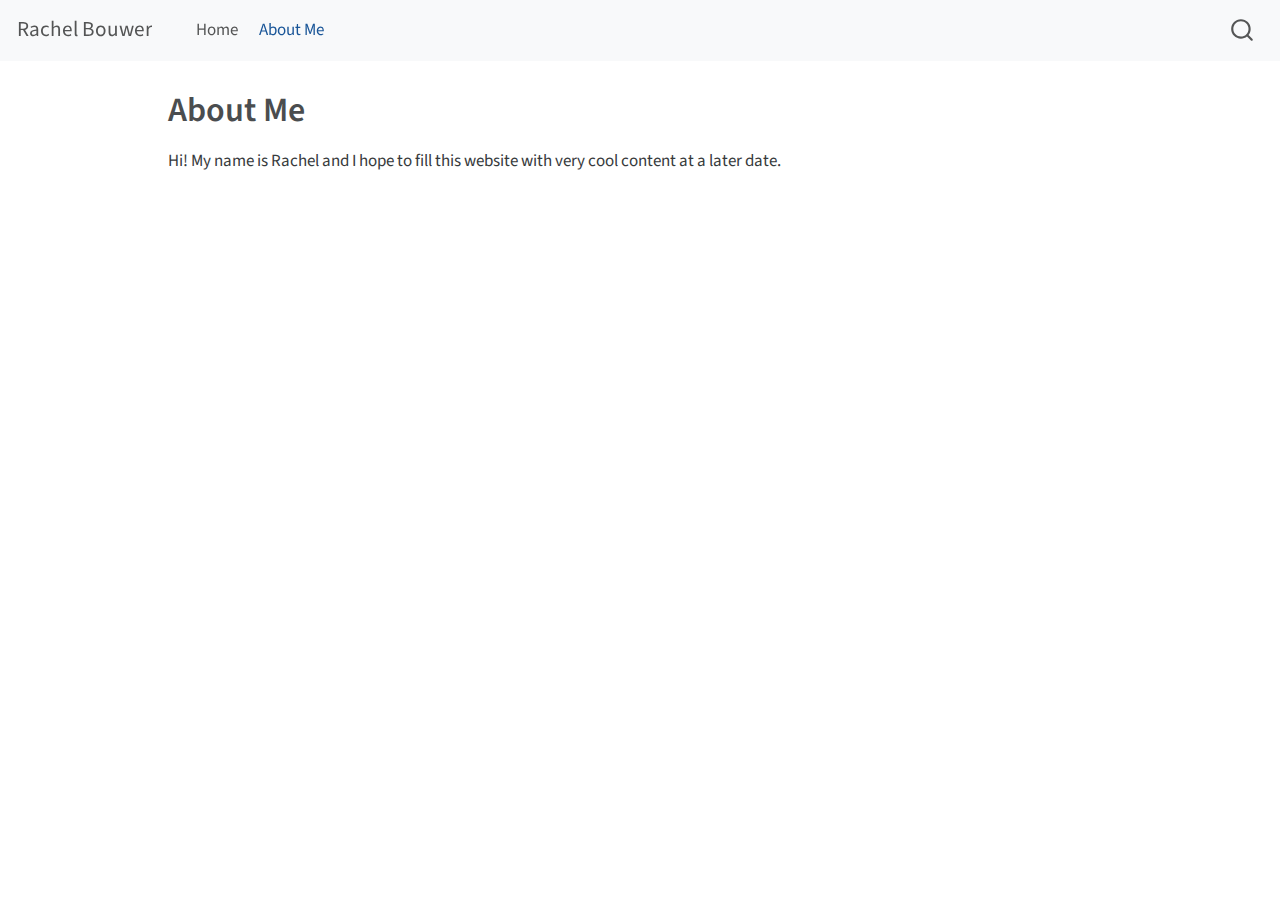
==== docs/about.html @ 9bdb4a8a "my first commit for my first website" ====
<!DOCTYPE html>
<html xmlns="http://www.w3.org/1999/xhtml" lang="en" xml:lang="en"><head>

<meta charset="utf-8">
<meta name="generator" content="quarto-1.3.450">

<meta name="viewport" content="width=device-width, initial-scale=1.0, user-scalable=yes">


<title>Rachel Bouwer - About Me</title>
<style>
code{white-space: pre-wrap;}
span.smallcaps{font-variant: small-caps;}
div.columns{display: flex; gap: min(4vw, 1.5em);}
div.column{flex: auto; overflow-x: auto;}
div.hanging-indent{margin-left: 1.5em; text-indent: -1.5em;}
ul.task-list{list-style: none;}
ul.task-list li input[type="checkbox"] {
  width: 0.8em;
  margin: 0 0.8em 0.2em -1em; /* quarto-specific, see https://github.com/quarto-dev/quarto-cli/issues/4556 */ 
  vertical-align: middle;
}
</style>


<script src="site_libs/quarto-nav/quarto-nav.js"></script>
<script src="site_libs/quarto-nav/headroom.min.js"></script>
<script src="site_libs/clipboard/clipboard.min.js"></script>
<script src="site_libs/quarto-search/autocomplete.umd.js"></script>
<script src="site_libs/quarto-search/fuse.min.js"></script>
<script src="site_libs/quarto-search/quarto-search.js"></script>
<meta name="quarto:offset" content="./">
<script src="site_libs/quarto-html/quarto.js"></script>
<script src="site_libs/quarto-html/popper.min.js"></script>
<script src="site_libs/quarto-html/tippy.umd.min.js"></script>
<script src="site_libs/quarto-html/anchor.min.js"></script>
<link href="site_libs/quarto-html/tippy.css" rel="stylesheet">
<link href="site_libs/quarto-html/quarto-syntax-highlighting.css" rel="stylesheet" id="quarto-text-highlighting-styles">
<script src="site_libs/bootstrap/bootstrap.min.js"></script>
<link href="site_libs/bootstrap/bootstrap-icons.css" rel="stylesheet">
<link href="site_libs/bootstrap/bootstrap.min.css" rel="stylesheet" id="quarto-bootstrap" data-mode="light">
<script id="quarto-search-options" type="application/json">{
  "location": "navbar",
  "copy-button": false,
  "collapse-after": 3,
  "panel-placement": "end",
  "type": "overlay",
  "limit": 20,
  "language": {
    "search-no-results-text": "No results",
    "search-matching-documents-text": "matching documents",
    "search-copy-link-title": "Copy link to search",
    "search-hide-matches-text": "Hide additional matches",
    "search-more-match-text": "more match in this document",
    "search-more-matches-text": "more matches in this document",
    "search-clear-button-title": "Clear",
    "search-detached-cancel-button-title": "Cancel",
    "search-submit-button-title": "Submit",
    "search-label": "Search"
  }
}</script>


<link rel="stylesheet" href="styles.css">
</head>

<body class="nav-fixed">

<div id="quarto-search-results"></div>
  <header id="quarto-header" class="headroom fixed-top">
    <nav class="navbar navbar-expand-lg navbar-dark ">
      <div class="navbar-container container-fluid">
      <div class="navbar-brand-container">
    <a class="navbar-brand" href="./index.html">
    <span class="navbar-title">Rachel Bouwer</span>
    </a>
  </div>
            <div id="quarto-search" class="" title="Search"></div>
          <button class="navbar-toggler" type="button" data-bs-toggle="collapse" data-bs-target="#navbarCollapse" aria-controls="navbarCollapse" aria-expanded="false" aria-label="Toggle navigation" onclick="if (window.quartoToggleHeadroom) { window.quartoToggleHeadroom(); }">
  <span class="navbar-toggler-icon"></span>
</button>
          <div class="collapse navbar-collapse" id="navbarCollapse">
            <ul class="navbar-nav navbar-nav-scroll me-auto">
  <li class="nav-item">
    <a class="nav-link" href="./index.html" rel="" target="">
 <span class="menu-text">Home</span></a>
  </li>  
  <li class="nav-item">
    <a class="nav-link active" href="./about.html" rel="" target="" aria-current="page">
 <span class="menu-text">About Me</span></a>
  </li>  
</ul>
            <div class="quarto-navbar-tools ms-auto">
</div>
          </div> <!-- /navcollapse -->
      </div> <!-- /container-fluid -->
    </nav>
</header>
<!-- content -->
<div id="quarto-content" class="quarto-container page-columns page-rows-contents page-layout-article page-navbar">
<!-- sidebar -->
<!-- margin-sidebar -->
    <div id="quarto-margin-sidebar" class="sidebar margin-sidebar">
        
    </div>
<!-- main -->
<main class="content" id="quarto-document-content">

<header id="title-block-header" class="quarto-title-block default">
<div class="quarto-title">
<h1 class="title">About Me</h1>
</div>



<div class="quarto-title-meta">

    
  
    
  </div>
  

</header>

<p>Hi! My name is Rachel and I hope to fill this website with very cool content at a later date.</p>



</main> <!-- /main -->
<script id="quarto-html-after-body" type="application/javascript">
window.document.addEventListener("DOMContentLoaded", function (event) {
  const toggleBodyColorMode = (bsSheetEl) => {
    const mode = bsSheetEl.getAttribute("data-mode");
    const bodyEl = window.document.querySelector("body");
    if (mode === "dark") {
      bodyEl.classList.add("quarto-dark");
      bodyEl.classList.remove("quarto-light");
    } else {
      bodyEl.classList.add("quarto-light");
      bodyEl.classList.remove("quarto-dark");
    }
  }
  const toggleBodyColorPrimary = () => {
    const bsSheetEl = window.document.querySelector("link#quarto-bootstrap");
    if (bsSheetEl) {
      toggleBodyColorMode(bsSheetEl);
    }
  }
  toggleBodyColorPrimary();  
  const icon = "";
  const anchorJS = new window.AnchorJS();
  anchorJS.options = {
    placement: 'right',
    icon: icon
  };
  anchorJS.add('.anchored');
  const isCodeAnnotation = (el) => {
    for (const clz of el.classList) {
      if (clz.startsWith('code-annotation-')) {                     
        return true;
      }
    }
    return false;
  }
  const clipboard = new window.ClipboardJS('.code-copy-button', {
    text: function(trigger) {
      const codeEl = trigger.previousElementSibling.cloneNode(true);
      for (const childEl of codeEl.children) {
        if (isCodeAnnotation(childEl)) {
          childEl.remove();
        }
      }
      return codeEl.innerText;
    }
  });
  clipboard.on('success', function(e) {
    // button target
    const button = e.trigger;
    // don't keep focus
    button.blur();
    // flash "checked"
    button.classList.add('code-copy-button-checked');
    var currentTitle = button.getAttribute("title");
    button.setAttribute("title", "Copied!");
    let tooltip;
    if (window.bootstrap) {
      button.setAttribute("data-bs-toggle", "tooltip");
      button.setAttribute("data-bs-placement", "left");
      button.setAttribute("data-bs-title", "Copied!");
      tooltip = new bootstrap.Tooltip(button, 
        { trigger: "manual", 
          customClass: "code-copy-button-tooltip",
          offset: [0, -8]});
      tooltip.show();    
    }
    setTimeout(function() {
      if (tooltip) {
        tooltip.hide();
        button.removeAttribute("data-bs-title");
        button.removeAttribute("data-bs-toggle");
        button.removeAttribute("data-bs-placement");
      }
      button.setAttribute("title", currentTitle);
      button.classList.remove('code-copy-button-checked');
    }, 1000);
    // clear code selection
    e.clearSelection();
  });
  function tippyHover(el, contentFn) {
    const config = {
      allowHTML: true,
      content: contentFn,
      maxWidth: 500,
      delay: 100,
      arrow: false,
      appendTo: function(el) {
          return el.parentElement;
      },
      interactive: true,
      interactiveBorder: 10,
      theme: 'quarto',
      placement: 'bottom-start'
    };
    window.tippy(el, config); 
  }
  const noterefs = window.document.querySelectorAll('a[role="doc-noteref"]');
  for (var i=0; i<noterefs.length; i++) {
    const ref = noterefs[i];
    tippyHover(ref, function() {
      // use id or data attribute instead here
      let href = ref.getAttribute('data-footnote-href') || ref.getAttribute('href');
      try { href = new URL(href).hash; } catch {}
      const id = href.replace(/^#\/?/, "");
      const note = window.document.getElementById(id);
      return note.innerHTML;
    });
  }
      let selectedAnnoteEl;
      const selectorForAnnotation = ( cell, annotation) => {
        let cellAttr = 'data-code-cell="' + cell + '"';
        let lineAttr = 'data-code-annotation="' +  annotation + '"';
        const selector = 'span[' + cellAttr + '][' + lineAttr + ']';
        return selector;
      }
      const selectCodeLines = (annoteEl) => {
        const doc = window.document;
        const targetCell = annoteEl.getAttribute("data-target-cell");
        const targetAnnotation = annoteEl.getAttribute("data-target-annotation");
        const annoteSpan = window.document.querySelector(selectorForAnnotation(targetCell, targetAnnotation));
        const lines = annoteSpan.getAttribute("data-code-lines").split(",");
        const lineIds = lines.map((line) => {
          return targetCell + "-" + line;
        })
        let top = null;
        let height = null;
        let parent = null;
        if (lineIds.length > 0) {
            //compute the position of the single el (top and bottom and make a div)
            const el = window.document.getElementById(lineIds[0]);
            top = el.offsetTop;
            height = el.offsetHeight;
            parent = el.parentElement.parentElement;
          if (lineIds.length > 1) {
            const lastEl = window.document.getElementById(lineIds[lineIds.length - 1]);
            const bottom = lastEl.offsetTop + lastEl.offsetHeight;
            height = bottom - top;
          }
          if (top !== null && height !== null && parent !== null) {
            // cook up a div (if necessary) and position it 
            let div = window.document.getElementById("code-annotation-line-highlight");
            if (div === null) {
              div = window.document.createElement("div");
              div.setAttribute("id", "code-annotation-line-highlight");
              div.style.position = 'absolute';
              parent.appendChild(div);
            }
            div.style.top = top - 2 + "px";
            div.style.height = height + 4 + "px";
            let gutterDiv = window.document.getElementById("code-annotation-line-highlight-gutter");
            if (gutterDiv === null) {
              gutterDiv = window.document.createElement("div");
              gutterDiv.setAttribute("id", "code-annotation-line-highlight-gutter");
              gutterDiv.style.position = 'absolute';
              const codeCell = window.document.getElementById(targetCell);
              const gutter = codeCell.querySelector('.code-annotation-gutter');
              gutter.appendChild(gutterDiv);
            }
            gutterDiv.style.top = top - 2 + "px";
            gutterDiv.style.height = height + 4 + "px";
          }
          selectedAnnoteEl = annoteEl;
        }
      };
      const unselectCodeLines = () => {
        const elementsIds = ["code-annotation-line-highlight", "code-annotation-line-highlight-gutter"];
        elementsIds.forEach((elId) => {
          const div = window.document.getElementById(elId);
          if (div) {
            div.remove();
          }
        });
        selectedAnnoteEl = undefined;
      };
      // Attach click handler to the DT
      const annoteDls = window.document.querySelectorAll('dt[data-target-cell]');
      for (const annoteDlNode of annoteDls) {
        annoteDlNode.addEventListener('click', (event) => {
          const clickedEl = event.target;
          if (clickedEl !== selectedAnnoteEl) {
            unselectCodeLines();
            const activeEl = window.document.querySelector('dt[data-target-cell].code-annotation-active');
            if (activeEl) {
              activeEl.classList.remove('code-annotation-active');
            }
            selectCodeLines(clickedEl);
            clickedEl.classList.add('code-annotation-active');
          } else {
            // Unselect the line
            unselectCodeLines();
            clickedEl.classList.remove('code-annotation-active');
          }
        });
      }
  const findCites = (el) => {
    const parentEl = el.parentElement;
    if (parentEl) {
      const cites = parentEl.dataset.cites;
      if (cites) {
        return {
          el,
          cites: cites.split(' ')
        };
      } else {
        return findCites(el.parentElement)
      }
    } else {
      return undefined;
    }
  };
  var bibliorefs = window.document.querySelectorAll('a[role="doc-biblioref"]');
  for (var i=0; i<bibliorefs.length; i++) {
    const ref = bibliorefs[i];
    const citeInfo = findCites(ref);
    if (citeInfo) {
      tippyHover(citeInfo.el, function() {
        var popup = window.document.createElement('div');
        citeInfo.cites.forEach(function(cite) {
          var citeDiv = window.document.createElement('div');
          citeDiv.classList.add('hanging-indent');
          citeDiv.classList.add('csl-entry');
          var biblioDiv = window.document.getElementById('ref-' + cite);
          if (biblioDiv) {
            citeDiv.innerHTML = biblioDiv.innerHTML;
          }
          popup.appendChild(citeDiv);
        });
        return popup.innerHTML;
      });
    }
  }
});
</script>
</div> <!-- /content -->



</body></html>
---- docs/site_libs/quarto-html/tippy.css ----
.tippy-box[data-animation=fade][data-state=hidden]{opacity:0}[data-tippy-root]{max-width:calc(100vw - 10px)}.tippy-box{position:relative;background-color:#333;color:#fff;border-radius:4px;font-size:14px;line-height:1.4;white-space:normal;outline:0;transition-property:transform,visibility,opacity}.tippy-box[data-placement^=top]>.tippy-arrow{bottom:0}.tippy-box[data-placement^=top]>.tippy-arrow:before{bottom:-7px;left:0;border-width:8px 8px 0;border-top-color:initial;transform-origin:center top}.tippy-box[data-placement^=bottom]>.tippy-arrow{top:0}.tippy-box[data-placement^=bottom]>.tippy-arrow:before{top:-7px;left:0;border-width:0 8px 8px;border-bottom-color:initial;transform-origin:center bottom}.tippy-box[data-placement^=left]>.tippy-arrow{right:0}.tippy-box[data-placement^=left]>.tippy-arrow:before{border-width:8px 0 8px 8px;border-left-color:initial;right:-7px;transform-origin:center left}.tippy-box[data-placement^=right]>.tippy-arrow{left:0}.tippy-box[data-placement^=right]>.tippy-arrow:before{left:-7px;border-width:8px 8px 8px 0;border-right-color:initial;transform-origin:center right}.tippy-box[data-inertia][data-state=visible]{transition-timing-function:cubic-bezier(.54,1.5,.38,1.11)}.tippy-arrow{width:16px;height:16px;color:#333}.tippy-arrow:before{content:"";position:absolute;border-color:transparent;border-style:solid}.tippy-content{position:relative;padding:5px 9px;z-index:1}
---- docs/site_libs/quarto-html/quarto-syntax-highlighting.css ----
/* quarto syntax highlight colors */
:root {
  --quarto-hl-ot-color: #003B4F;
  --quarto-hl-at-color: #657422;
  --quarto-hl-ss-color: #20794D;
  --quarto-hl-an-color: #5E5E5E;
  --quarto-hl-fu-color: #4758AB;
  --quarto-hl-st-color: #20794D;
  --quarto-hl-cf-color: #003B4F;
  --quarto-hl-op-color: #5E5E5E;
  --quarto-hl-er-color: #AD0000;
  --quarto-hl-bn-color: #AD0000;
  --quarto-hl-al-color: #AD0000;
  --quarto-hl-va-color: #111111;
  --quarto-hl-bu-color: inherit;
  --quarto-hl-ex-color: inherit;
  --quarto-hl-pp-color: #AD0000;
  --quarto-hl-in-color: #5E5E5E;
  --quarto-hl-vs-color: #20794D;
  --quarto-hl-wa-color: #5E5E5E;
  --quarto-hl-do-color: #5E5E5E;
  --quarto-hl-im-color: #00769E;
  --quarto-hl-ch-color: #20794D;
  --quarto-hl-dt-color: #AD0000;
  --quarto-hl-fl-color: #AD0000;
  --quarto-hl-co-color: #5E5E5E;
  --quarto-hl-cv-color: #5E5E5E;
  --quarto-hl-cn-color: #8f5902;
  --quarto-hl-sc-color: #5E5E5E;
  --quarto-hl-dv-color: #AD0000;
  --quarto-hl-kw-color: #003B4F;
}

/* other quarto variables */
:root {
  --quarto-font-monospace: SFMono-Regular, Menlo, Monaco, Consolas, "Liberation Mono", "Courier New", monospace;
}

pre > code.sourceCode > span {
  color: #003B4F;
}

code span {
  color: #003B4F;
}

code.sourceCode > span {
  color: #003B4F;
}

div.sourceCode,
div.sourceCode pre.sourceCode {
  color: #003B4F;
}

code span.ot {
  color: #003B4F;
  font-style: inherit;
}

code span.at {
  color: #657422;
  font-style: inherit;
}

code span.ss {
  color: #20794D;
  font-style: inherit;
}

code span.an {
  color: #5E5E5E;
  font-style: inherit;
}

code span.fu {
  color: #4758AB;
  font-style: inherit;
}

code span.st {
  color: #20794D;
  font-style: inherit;
}

code span.cf {
  color: #003B4F;
  font-style: inherit;
}

code span.op {
  color: #5E5E5E;
  font-style: inherit;
}

code span.er {
  color: #AD0000;
  font-style: inherit;
}

code span.bn {
  color: #AD0000;
  font-style: inherit;
}

code span.al {
  color: #AD0000;
  font-style: inherit;
}

code span.va {
  color: #111111;
  font-style: inherit;
}

code span.bu {
  font-style: inherit;
}

code span.ex {
  font-style: inherit;
}

code span.pp {
  color: #AD0000;
  font-style: inherit;
}

code span.in {
  color: #5E5E5E;
  font-style: inherit;
}

code span.vs {
  color: #20794D;
  font-style: inherit;
}

code span.wa {
  color: #5E5E5E;
  font-style: italic;
}

code span.do {
  color: #5E5E5E;
  font-style: italic;
}

code span.im {
  color: #00769E;
  font-style: inherit;
}

code span.ch {
  color: #20794D;
  font-style: inherit;
}

code span.dt {
  color: #AD0000;
  font-style: inherit;
}

code span.fl {
  color: #AD0000;
  font-style: inherit;
}

code span.co {
  color: #5E5E5E;
  font-style: inherit;
}

code span.cv {
  color: #5E5E5E;
  font-style: italic;
}

code span.cn {
  color: #8f5902;
  font-style: inherit;
}

code span.sc {
  color: #5E5E5E;
  font-style: inherit;
}

code span.dv {
  color: #AD0000;
  font-style: inherit;
}

code span.kw {
  color: #003B4F;
  font-style: inherit;
}

.prevent-inlining {
  content: "</";
}

/*# sourceMappingURL=debc5d5d77c3f9108843748ff7464032.css.map */
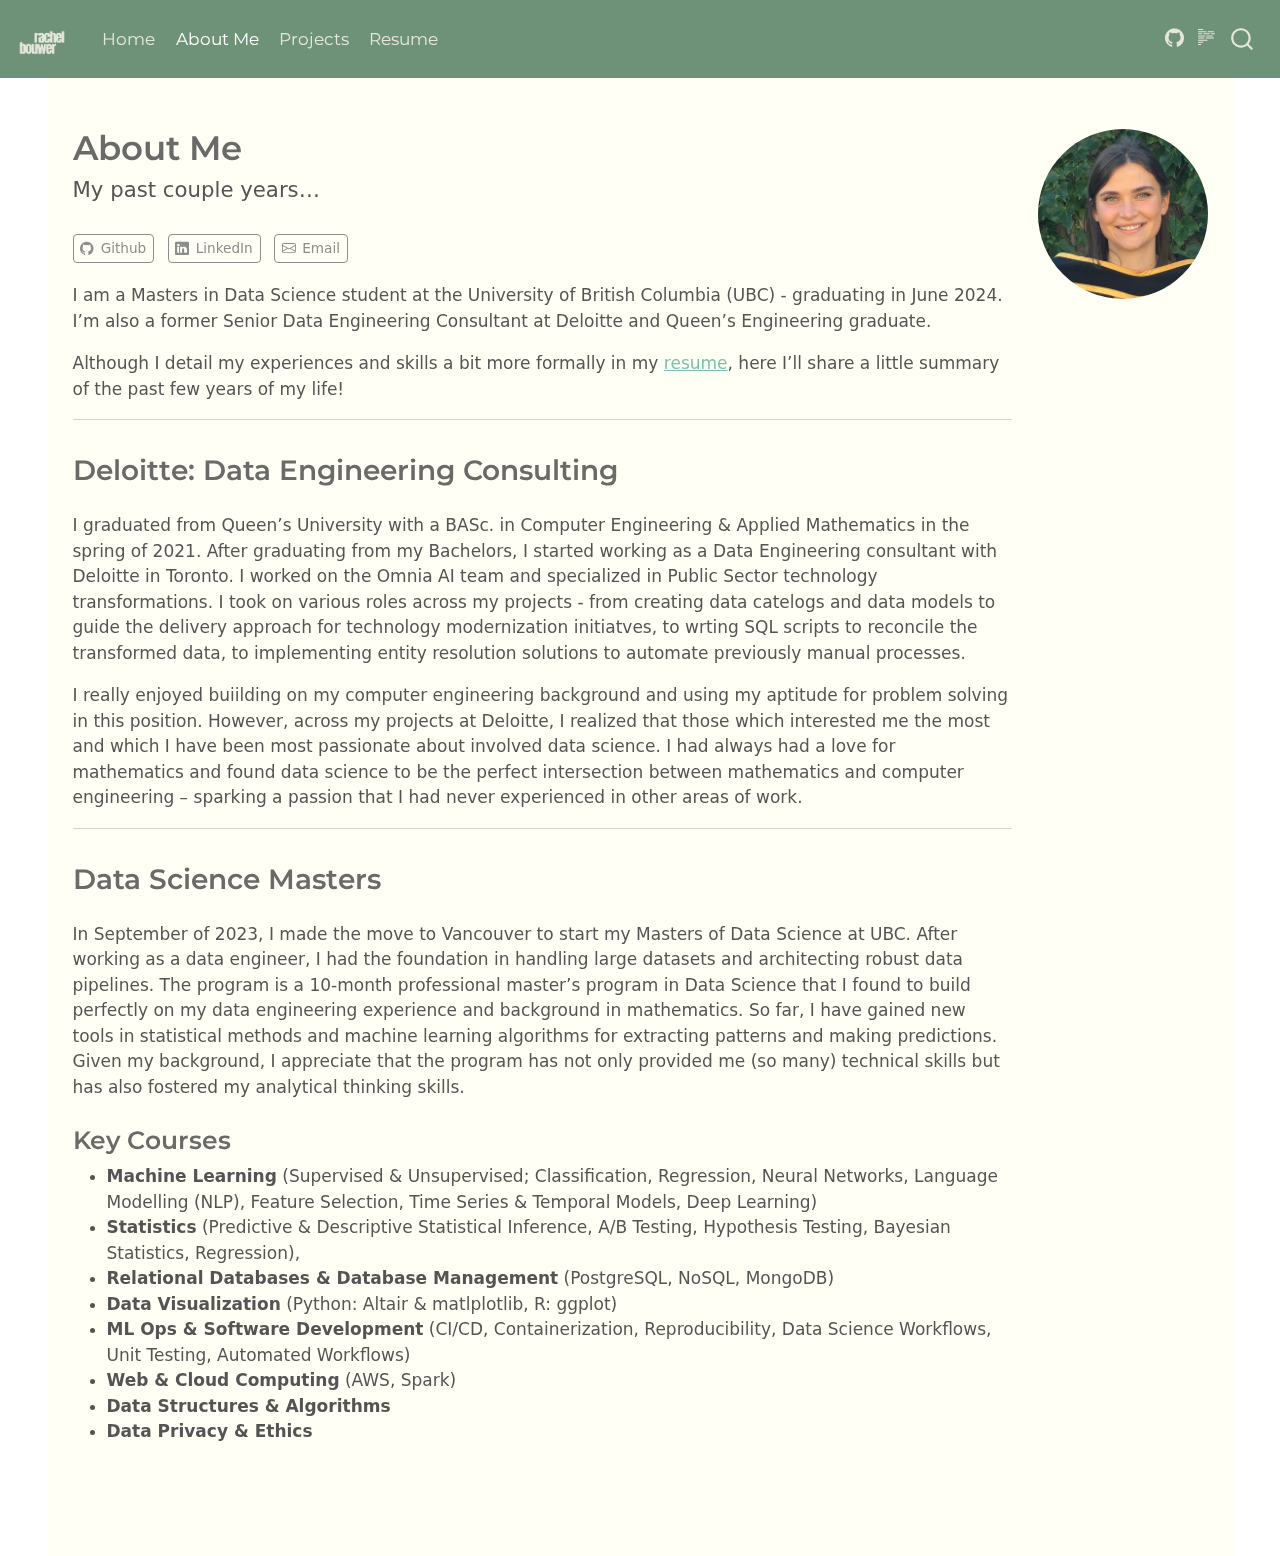
==== commit ee08fd1a: "updated homepage and about (projects and resume under construction)" ====
--- a/docs/about.html
+++ b/docs/about.html
@@ -7,7 +7,7 @@
 <meta name="viewport" content="width=device-width, initial-scale=1.0, user-scalable=yes">
 
 
-<title>Rachel Bouwer - About Me</title>
+<title>About Me | Rachel Bouwer</title>
 <style>
 code{white-space: pre-wrap;}
 span.smallcaps{font-variant: small-caps;}
@@ -30,10 +30,10 @@
 <script src="site_libs/quarto-search/fuse.min.js"></script>
 <script src="site_libs/quarto-search/quarto-search.js"></script>
 <meta name="quarto:offset" content="./">
+<link href="./images/logo.png" rel="icon" type="image/png">
 <script src="site_libs/quarto-html/quarto.js"></script>
 <script src="site_libs/quarto-html/popper.min.js"></script>
 <script src="site_libs/quarto-html/tippy.umd.min.js"></script>
-<script src="site_libs/quarto-html/anchor.min.js"></script>
 <link href="site_libs/quarto-html/tippy.css" rel="stylesheet">
 <link href="site_libs/quarto-html/quarto-syntax-highlighting.css" rel="stylesheet" id="quarto-text-highlighting-styles">
 <script src="site_libs/bootstrap/bootstrap.min.js"></script>
@@ -71,8 +71,8 @@
     <nav class="navbar navbar-expand-lg navbar-dark ">
       <div class="navbar-container container-fluid">
       <div class="navbar-brand-container">
-    <a class="navbar-brand" href="./index.html">
-    <span class="navbar-title">Rachel Bouwer</span>
+    <a href="./index.html" class="navbar-brand navbar-brand-logo">
+    <img src="./images/logo.png" alt="Rachel Bouwer's Personal Website" class="navbar-logo">
     </a>
   </div>
             <div id="quarto-search" class="" title="Search"></div>
@@ -89,45 +89,99 @@
     <a class="nav-link active" href="./about.html" rel="" target="" aria-current="page">
  <span class="menu-text">About Me</span></a>
   </li>  
+  <li class="nav-item">
+    <a class="nav-link" href="./projects.html" rel="" target="">
+ <span class="menu-text">Projects</span></a>
+  </li>  
+  <li class="nav-item">
+    <a class="nav-link" href="./resume.html" rel="" target="">
+ <span class="menu-text">Resume</span></a>
+  </li>  
 </ul>
-            <div class="quarto-navbar-tools ms-auto">
+            <ul class="navbar-nav navbar-nav-scroll ms-auto">
+  <li class="nav-item compact">
+    <a class="nav-link" href="https://www.github.com/rbouwer" rel="" target=""><i class="bi bi-github" role="img">
+</i> 
+ <span class="menu-text"></span></a>
+  </li>  
+</ul>
+            <div class="quarto-navbar-tools">
+  <a href="" class="quarto-reader-toggle quarto-navigation-tool px-1" onclick="window.quartoToggleReader(); return false;" title="Toggle reader mode">
+  <div class="quarto-reader-toggle-btn">
+  <i class="bi"></i>
+  </div>
+</a>
 </div>
           </div> <!-- /navcollapse -->
       </div> <!-- /container-fluid -->
     </nav>
 </header>
 <!-- content -->
-<div id="quarto-content" class="quarto-container page-columns page-rows-contents page-layout-article page-navbar">
+<div id="quarto-content" class="quarto-container page-columns page-rows-contents page-layout-full page-navbar">
 <!-- sidebar -->
 <!-- margin-sidebar -->
-    <div id="quarto-margin-sidebar" class="sidebar margin-sidebar">
-        
-    </div>
+    
 <!-- main -->
-<main class="content" id="quarto-document-content">
-
-<header id="title-block-header" class="quarto-title-block default">
+<div class="quarto-about-solana column-page">
+  <div class="about-entity">
+    <div class="entity-contents">
+      <header id="title-block-header" class="quarto-title-block default">
 <div class="quarto-title">
 <h1 class="title">About Me</h1>
+<p class="subtitle lead">My past couple years…</p>
 </div>
-
-
-
 <div class="quarto-title-meta">
-
-    
-  
-    
   </div>
-  
-
-</header>
-
-<p>Hi! My name is Rachel and I hope to fill this website with very cool content at a later date.</p>
-
-
-
-</main> <!-- /main -->
+</header> <div class="about-links">
+  <a href="https://www.github.com/rbouwer" class="about-link" rel="" target="">
+    <i class="bi bi-github"></i>
+     <span class="about-link-text">Github</span>
+  </a>
+  <a href="https://www.linkedin.com/in/rbouwer/" class="about-link" rel="" target="">
+    <i class="bi bi-linkedin"></i>
+     <span class="about-link-text">LinkedIn</span>
+  </a>
+  <a href="mailto:r.12.bouwer@gmail.com" class="about-link" rel="" target="">
+    <i class="bi bi-envelope"></i>
+     <span class="about-link-text">Email</span>
+  </a>
+</div>
+      <div class="about-contents"><main class="content column-page" id="quarto-document-content">
+<p>I am a Masters in Data Science student at the University of British Columbia (UBC) - graduating in June 2024. I’m also a former Senior Data Engineering Consultant at Deloitte and Queen’s Engineering graduate.</p>
+<p>Although I detail my experiences and skills a bit more formally in my <a href="./resume.html">resume</a>, here I’ll share a little summary of the past few years of my life!</p>
+<hr>
+<section id="deloitte-data-engineering-consulting" class="level2">
+<h2 data-anchor-id="deloitte-data-engineering-consulting">Deloitte: Data Engineering Consulting</h2>
+<p>I graduated from Queen’s University with a BASc. in Computer Engineering &amp; Applied Mathematics in the spring of 2021. After graduating from my Bachelors, I started working as a Data Engineering consultant with Deloitte in Toronto. I worked on the Omnia AI team and specialized in Public Sector technology transformations. I took on various roles across my projects - from creating data catelogs and data models to guide the delivery approach for technology modernization initiatves, to wrting SQL scripts to reconcile the transformed data, to implementing entity resolution solutions to automate previously manual processes.</p>
+<p>I really enjoyed buiilding on my computer engineering background and using my aptitude for problem solving in this position. However, across my projects at Deloitte, I realized that those which interested me the most and which I have been most passionate about involved data science. I had always had a love for mathematics and found data science to be the perfect intersection between mathematics and computer engineering – sparking a passion that I had never experienced in other areas of work.</p>
+<hr>
+</section>
+<section id="data-science-masters" class="level2">
+<h2 data-anchor-id="data-science-masters">Data Science Masters</h2>
+<p>In September of 2023, I made the move to Vancouver to start my Masters of Data Science at UBC. After working as a data engineer, I had the foundation in handling large datasets and architecting robust data pipelines. The program is a 10-month professional master’s program in Data Science that I found to build perfectly on my data engineering experience and background in mathematics. So far, I have gained new tools in statistical methods and machine learning algorithms for extracting patterns and making predictions. Given my background, I appreciate that the program has not only provided me (so many) technical skills but has also fostered my analytical thinking skills.</p>
+<section id="key-courses" class="level3">
+<h3 data-anchor-id="key-courses">Key Courses</h3>
+<ul>
+<li><strong>Machine Learning</strong> (Supervised &amp; Unsupervised; Classification, Regression, Neural Networks, Language Modelling (NLP), Feature Selection, Time Series &amp; Temporal Models, Deep Learning)</li>
+<li><strong>Statistics</strong> (Predictive &amp; Descriptive Statistical Inference, A/B Testing, Hypothesis Testing, Bayesian Statistics, Regression),</li>
+<li><strong>Relational Databases &amp; Database Management</strong> (PostgreSQL, NoSQL, MongoDB)</li>
+<li><strong>Data Visualization</strong> (Python: Altair &amp; matlplotlib, R: ggplot)</li>
+<li><strong>ML Ops &amp; Software Development</strong> (CI/CD, Containerization, Reproducibility, Data Science Workflows, Unit Testing, Automated Workflows)</li>
+<li><strong>Web &amp; Cloud Computing</strong> (AWS, Spark)</li>
+<li><strong>Data Structures &amp; Algorithms</strong></li>
+<li><strong>Data Privacy &amp; Ethics</strong></li>
+</ul>
+
+
+</section>
+</section>
+</main></div>
+    </div>
+    <img src="images/headshot.jpeg" class="about-image
+  round " style="height: 10em; width: 10em;">
+  </div>
+</div>
+ <!-- /main -->
 <script id="quarto-html-after-body" type="application/javascript">
 window.document.addEventListener("DOMContentLoaded", function (event) {
   const toggleBodyColorMode = (bsSheetEl) => {
@@ -148,13 +202,6 @@
     }
   }
   toggleBodyColorPrimary();  
-  const icon = "";
-  const anchorJS = new window.AnchorJS();
-  anchorJS.options = {
-    placement: 'right',
-    icon: icon
-  };
-  anchorJS.add('.anchored');
   const isCodeAnnotation = (el) => {
     for (const clz of el.classList) {
       if (clz.startsWith('code-annotation-')) {                     
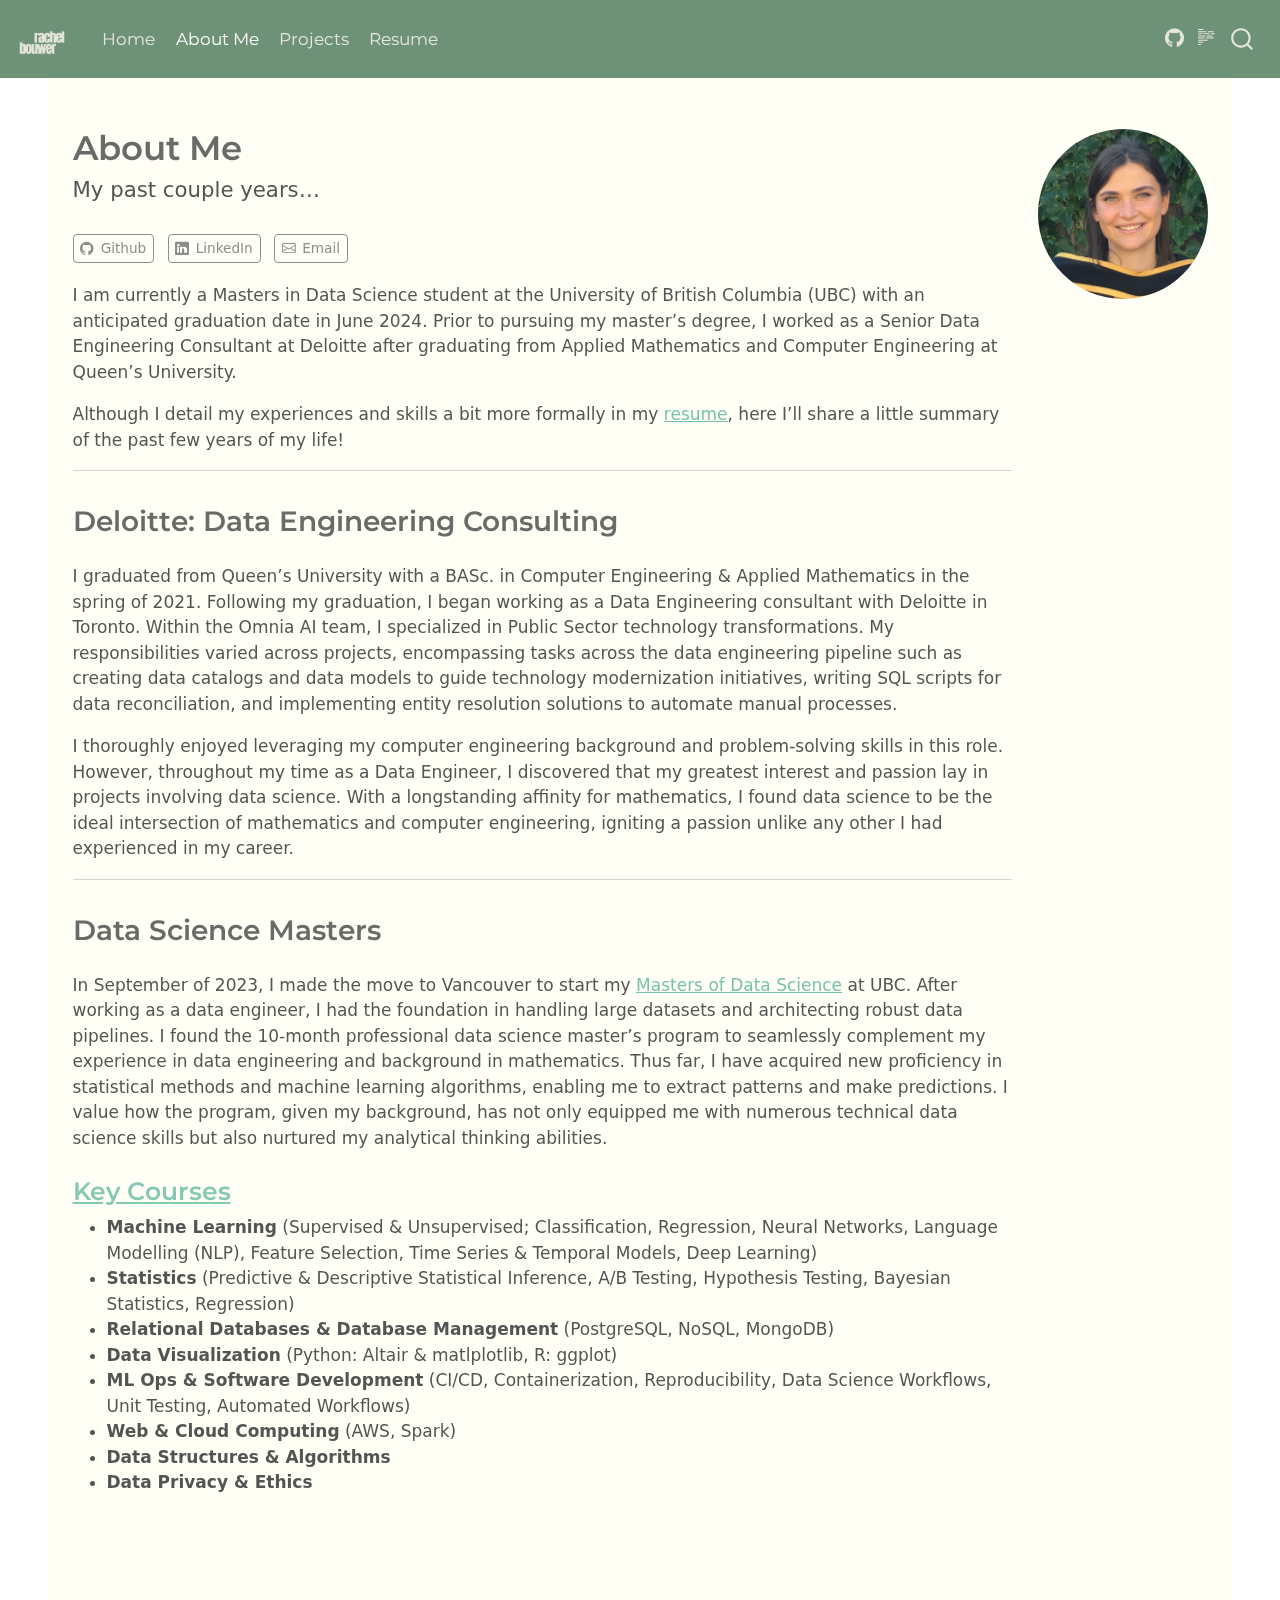
==== commit 9fcb9ec4: "updated about me grammar" ====
--- a/docs/about.html
+++ b/docs/about.html
@@ -147,23 +147,23 @@
   </a>
 </div>
       <div class="about-contents"><main class="content column-page" id="quarto-document-content">
-<p>I am a Masters in Data Science student at the University of British Columbia (UBC) - graduating in June 2024. I’m also a former Senior Data Engineering Consultant at Deloitte and Queen’s Engineering graduate.</p>
+<p>I am currently a Masters in Data Science student at the University of British Columbia (UBC) with an anticipated graduation date in June 2024. Prior to pursuing my master’s degree, I worked as a Senior Data Engineering Consultant at Deloitte after graduating from Applied Mathematics and Computer Engineering at Queen’s University.</p>
 <p>Although I detail my experiences and skills a bit more formally in my <a href="./resume.html">resume</a>, here I’ll share a little summary of the past few years of my life!</p>
 <hr>
 <section id="deloitte-data-engineering-consulting" class="level2">
 <h2 data-anchor-id="deloitte-data-engineering-consulting">Deloitte: Data Engineering Consulting</h2>
-<p>I graduated from Queen’s University with a BASc. in Computer Engineering &amp; Applied Mathematics in the spring of 2021. After graduating from my Bachelors, I started working as a Data Engineering consultant with Deloitte in Toronto. I worked on the Omnia AI team and specialized in Public Sector technology transformations. I took on various roles across my projects - from creating data catelogs and data models to guide the delivery approach for technology modernization initiatves, to wrting SQL scripts to reconcile the transformed data, to implementing entity resolution solutions to automate previously manual processes.</p>
-<p>I really enjoyed buiilding on my computer engineering background and using my aptitude for problem solving in this position. However, across my projects at Deloitte, I realized that those which interested me the most and which I have been most passionate about involved data science. I had always had a love for mathematics and found data science to be the perfect intersection between mathematics and computer engineering – sparking a passion that I had never experienced in other areas of work.</p>
+<p>I graduated from Queen’s University with a BASc. in Computer Engineering &amp; Applied Mathematics in the spring of 2021. Following my graduation, I began working as a Data Engineering consultant with Deloitte in Toronto. Within the Omnia AI team, I specialized in Public Sector technology transformations. My responsibilities varied across projects, encompassing tasks across the data engineering pipeline such as creating data catalogs and data models to guide technology modernization initiatives, writing SQL scripts for data reconciliation, and implementing entity resolution solutions to automate manual processes.</p>
+<p>I thoroughly enjoyed leveraging my computer engineering background and problem-solving skills in this role. However, throughout my time as a Data Engineer, I discovered that my greatest interest and passion lay in projects involving data science. With a longstanding affinity for mathematics, I found data science to be the ideal intersection of mathematics and computer engineering, igniting a passion unlike any other I had experienced in my career.</p>
 <hr>
 </section>
 <section id="data-science-masters" class="level2">
 <h2 data-anchor-id="data-science-masters">Data Science Masters</h2>
-<p>In September of 2023, I made the move to Vancouver to start my Masters of Data Science at UBC. After working as a data engineer, I had the foundation in handling large datasets and architecting robust data pipelines. The program is a 10-month professional master’s program in Data Science that I found to build perfectly on my data engineering experience and background in mathematics. So far, I have gained new tools in statistical methods and machine learning algorithms for extracting patterns and making predictions. Given my background, I appreciate that the program has not only provided me (so many) technical skills but has also fostered my analytical thinking skills.</p>
+<p>In September of 2023, I made the move to Vancouver to start my <a href="https://masterdatascience.ubc.ca/">Masters of Data Science</a> at UBC. After working as a data engineer, I had the foundation in handling large datasets and architecting robust data pipelines. I found the 10-month professional data science master’s program to seamlessly complement my experience in data engineering and background in mathematics. Thus far, I have acquired new proficiency in statistical methods and machine learning algorithms, enabling me to extract patterns and make predictions. I value how the program, given my background, has not only equipped me with numerous technical data science skills but also nurtured my analytical thinking abilities.</p>
 <section id="key-courses" class="level3">
-<h3 data-anchor-id="key-courses">Key Courses</h3>
+<h3 data-anchor-id="key-courses"><a href="https://ubc-mds.github.io/descriptions/">Key Courses</a></h3>
 <ul>
 <li><strong>Machine Learning</strong> (Supervised &amp; Unsupervised; Classification, Regression, Neural Networks, Language Modelling (NLP), Feature Selection, Time Series &amp; Temporal Models, Deep Learning)</li>
-<li><strong>Statistics</strong> (Predictive &amp; Descriptive Statistical Inference, A/B Testing, Hypothesis Testing, Bayesian Statistics, Regression),</li>
+<li><strong>Statistics</strong> (Predictive &amp; Descriptive Statistical Inference, A/B Testing, Hypothesis Testing, Bayesian Statistics, Regression)</li>
 <li><strong>Relational Databases &amp; Database Management</strong> (PostgreSQL, NoSQL, MongoDB)</li>
 <li><strong>Data Visualization</strong> (Python: Altair &amp; matlplotlib, R: ggplot)</li>
 <li><strong>ML Ops &amp; Software Development</strong> (CI/CD, Containerization, Reproducibility, Data Science Workflows, Unit Testing, Automated Workflows)</li>
